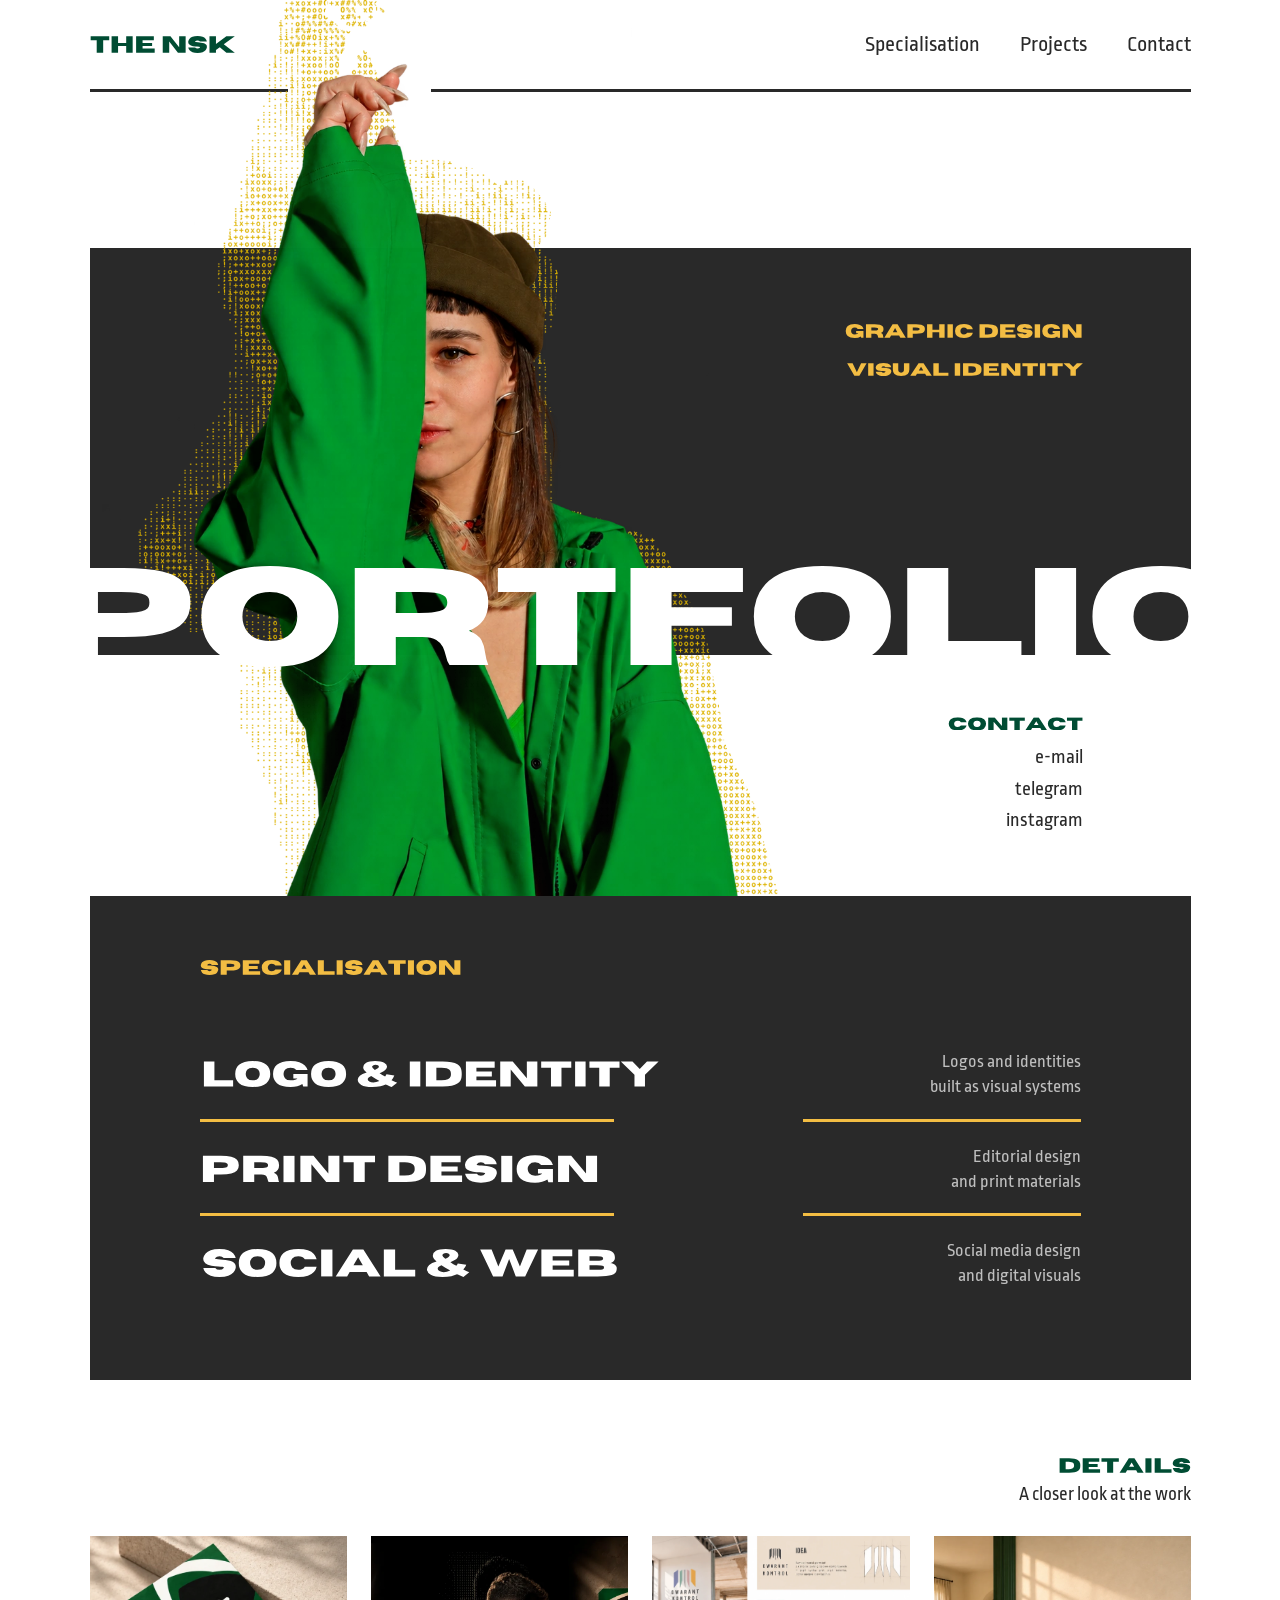
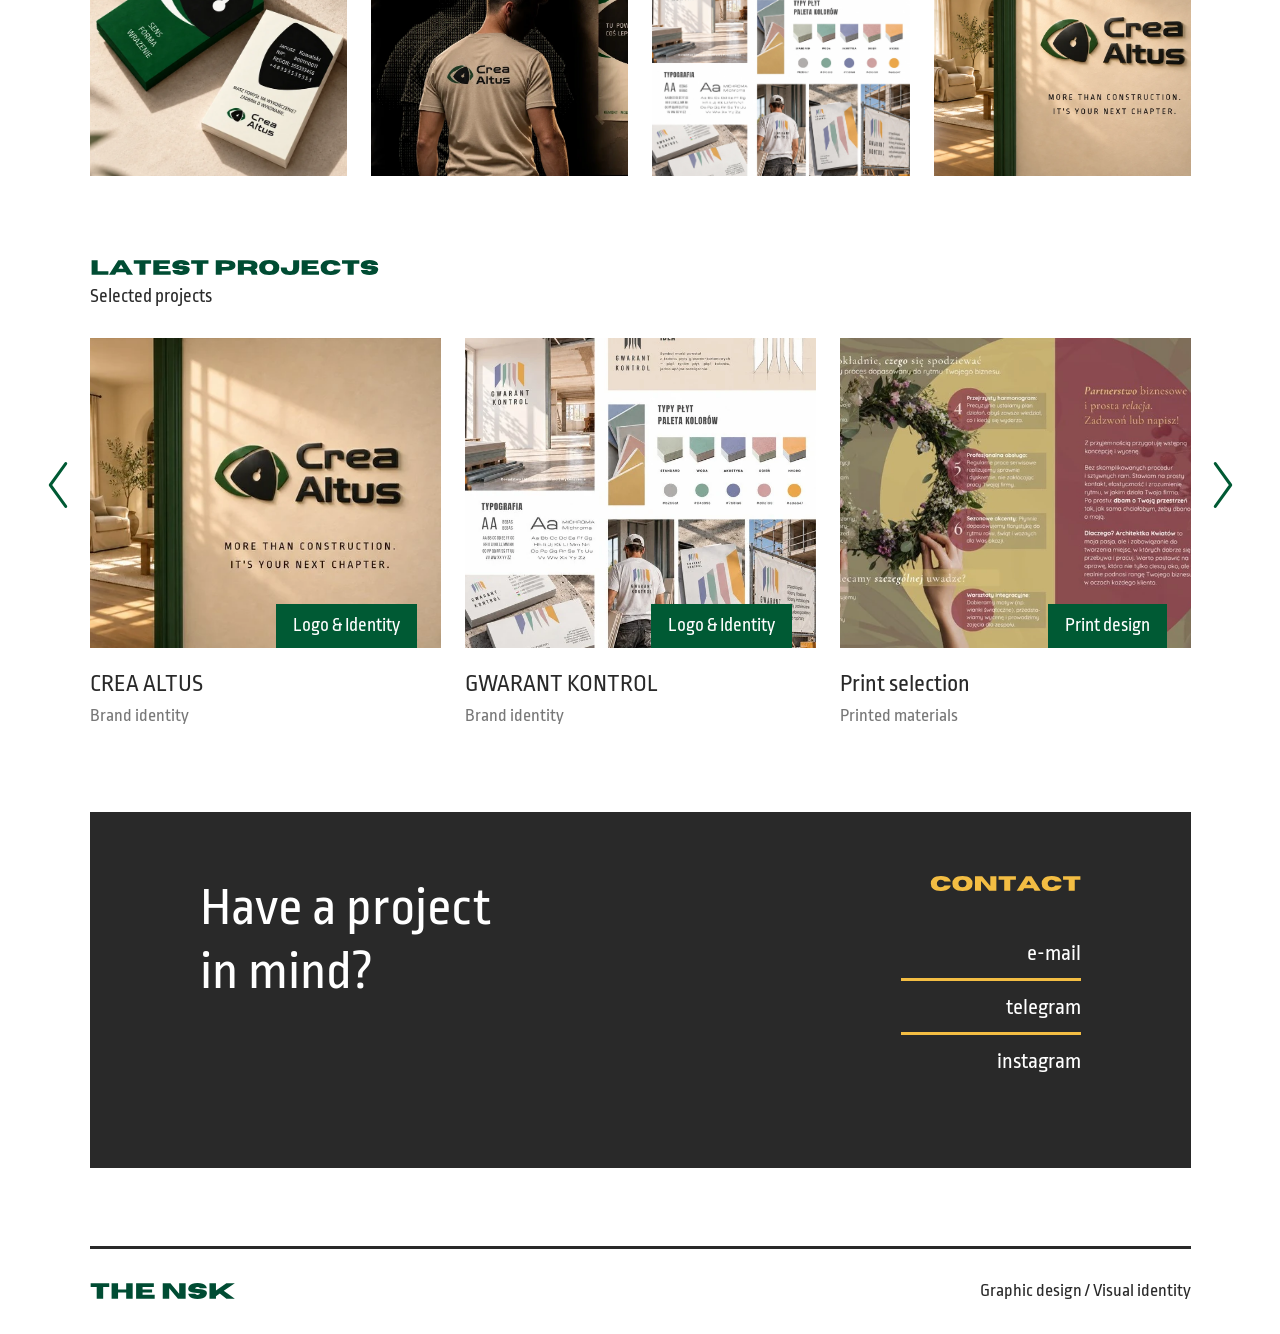
==== index.html @ 44cee64f "Add breathing room between mobile specialisation rows" ====
<!doctype html>
<html lang="en">
<head><meta charset="utf-8"><meta name="viewport" content="width=device-width, initial-scale=1"><meta name="theme-color" content="#292929"><meta name="description" content="The NSK â€” graphic design and visual identity. Explore brand identities, print and digital design projects."><title>The NSK â€” Graphic Design & Visual Identity</title><link rel="icon" href="assets/wordmark.svg" type="image/svg+xml"><link rel="preload" href="assets/RopaSans-Regular.ttf" as="font" type="font/ttf" crossorigin><link rel="stylesheet" href="style.css?v=20261122-3"></head>
<body><a class="skip" href="#main">Skip to content</a><div class="shell">
<header class="header"><a class="brand green" href="./" aria-label="The NSK home"><img src="assets/wordmark.svg" alt="The NSK"></a><nav aria-label="Main navigation"><a href="#specialisation">Specialisation</a><a href="#projects">Projects</a><a href="#contact">Contact</a></nav></header>
<main id="main">
<section class="hero" aria-label="The NSK portfolio"><div class="hero-back"></div><img class="portrait" src="assets/portrait-hero5.webp" alt="Designer wearing a green jacket with one arm raised" fetchpriority="high" width="1024" height="1536"><div class="hero-disciplines yellow"><img src="assets/graphic.svg?v=2" alt="Graphic design"><img src="assets/visual.svg?v=2" alt="Visual identity"></div><h1 class="hero-title"><img src="assets/portfolio.svg" alt="Portfolio"></h1><div class="hero-contact"><h2 class="green label"><img src="assets/contact.svg" alt="Contact"></h2><div class="contact-links" data-contacts></div></div></section>
<section class="specialisation dark" id="specialisation" aria-labelledby="specialisation-title"><h2 class="label yellow" id="specialisation-title"><img src="assets/specialisation.svg?v=2" alt="Specialisation"></h2><div class="service-list"><div class="service"><h3><img src="assets/identity.svg" alt="Logo & Identity"></h3><p><span>Logos and identities</span><span>built as visual systems</span></p></div><div class="service"><h3><img src="assets/print.svg" alt="Print design"></h3><p><span>Editorial design</span><span>and print materials</span></p></div><div class="service"><h3><img src="assets/digital.svg" alt="Social & Web"></h3><p><span>Social media design</span><span>and digital visuals</span></p></div></div></section>
<section class="details" aria-labelledby="details-title"><header class="section-title right"><h2 class="label green" id="details-title"><img src="assets/details.svg" alt="Details"></h2><p>A closer look at the work</p></header><div class="detail-grid"><img src="assets/detail-cards.webp" alt="Crea Altus business card design" loading="lazy" width="1152" height="649"><img class="shirt" src="assets/detail-shirt.webp" alt="Crea Altus identity applied to workwear" loading="lazy" width="1344" height="757"><img class="gwarant" src="assets/gwarant-full.webp" alt="Gwarant Kontrol identity and applications" loading="lazy" width="1254" height="1254"><img class="wall" src="assets/detail-wall.webp" alt="Crea Altus wall signage" loading="lazy" width="1344" height="757"></div></section>
<section class="projects" id="projects" aria-labelledby="projects-title"><header class="section-title"><h2 class="label green" id="projects-title"><img src="assets/projects.svg" alt="Latest Projects"></h2><p>Selected projects</p></header><div class="carousel"><button class="carousel-arrow previous" aria-label="Previous projects"><svg viewBox="0 0 24 56" aria-hidden="true"><path d="M21 3 3 28 21 53"/></svg></button><div class="project-grid" id="project-grid"></div><button class="carousel-arrow next" aria-label="Next projects"><svg viewBox="0 0 24 56" aria-hidden="true"><path d="m3 3 18 25L3 53"/></svg></button></div><p class="sr-only" aria-live="polite" id="gallery-status"></p></section>
<section class="contact dark" id="contact" aria-labelledby="contact-title"><p class="claim">Have a project<br>in mind?</p><div class="contact-column"><h2 class="label yellow" id="contact-title"><img src="assets/contact-yellow.svg" alt="Contact"></h2><div class="contact-links" data-contacts></div></div></section>
</main><footer class="footer"><a class="brand green" href="./" aria-label="The NSK home"><img src="assets/wordmark.svg" alt="The NSK"></a><p>Graphic design / Visual identity</p></footer></div><script src="content.js?v=20261121-5"></script><script src="site.js?v=20261121-5"></script></body></html>
---- style.css ----
@font-face{font-family:Ropa;src:url('assets/RopaSans-Regular.ttf') format('truetype');font-weight:400;font-style:normal;font-display:swap}
:root{--green:#005a34;--yellow:#f3bd43;--dark:#292929;--rule:3px;--page:1232px;--side:clamp(24px,7vw,104px)}
*{box-sizing:border-box}html{scroll-behavior:smooth;scroll-padding-top:24px}body{margin:0;background:#fff;color:var(--dark);font:400 22px/1.35 Ropa,Arial,sans-serif}img{display:block;max-width:100%}a{color:inherit;text-decoration:none}button{font:inherit}a:focus-visible,button:focus-visible{outline:3px solid var(--green);outline-offset:7px}.shell{container-type:inline-size;width:min(calc(100% - 2*var(--side)),var(--page));margin:auto}.header{height:92px;display:flex;align-items:center;justify-content:space-between;position:relative;border-bottom:var(--rule) solid var(--dark);z-index:2}.brand{display:block;width:145px}.header nav{display:flex;gap:40px}.header nav a:hover{text-decoration:underline;text-underline-offset:7px}.green img{filter:brightness(0) saturate(100%) invert(21%) sepia(72%) saturate(1000%) hue-rotate(123deg) brightness(85%)}.yellow img{filter:none}.label{margin:0;display:block;width:max-content;max-width:100%}.label img{height:15px;width:auto}.hero{aspect-ratio:1232/900;position:relative;isolation:isolate;z-index:3}.hero-back{position:absolute;inset:19.444% 0 auto;height:50.556%;background:var(--dark);z-index:-2}.portrait{position:absolute;height:130%;width:auto;max-width:none;left:0;bottom:-12%;z-index:-1;object-fit:contain;pointer-events:none}.hero-disciplines{position:absolute;right:9.8%;top:28.889%;display:grid;gap:2.27cqw;justify-items:end}.hero-disciplines img{height:1.218cqw;width:auto}.hero-title{position:absolute;left:0;right:0;top:58.889%;margin:0;line-height:1;overflow:hidden}.hero-title img{width:108%;max-width:none;transform:translateX(-3.703704%);height:auto;filter:brightness(0) invert(1)}.hero-contact{position:absolute;right:9.8%;top:85%;transform:translateY(-50%);text-align:right;font-size:clamp(12px,1.786cqw,22px)}.hero-contact .label{margin-left:auto;margin-bottom:1.3cqw}.hero-contact .label img{height:1.218cqw}.contact-links{display:grid;gap:5px}.contact-link{display:block}.contact-link[href]:hover{color:var(--green);text-decoration:none}.dark{background:var(--dark);color:#fff}.specialisation{position:relative;z-index:4;padding:64px 10% 70px}.service-list{margin-top:52px}.service{display:grid;grid-template-columns:1.45fr 1fr;gap:80px;align-items:center;padding:22px 0;position:relative}.service:not(:last-child):after,.service:not(:last-child):before{content:'';position:absolute;height:var(--rule);bottom:0;background:var(--yellow)}.service:not(:last-child):before{left:0;width:47%}.service:not(:last-child):after{right:0;width:31.5%}.service h3{margin:0}.service h3 img{width:100%;max-width:460px;height:28px;object-fit:contain;object-position:left;filter:brightness(0) invert(1)}.service p{margin:0;text-align:right;color:#bfbfbf;font-size:18px;line-height:1.4}.details{padding-top:78px}.section-title{margin-bottom:28px}.section-title .label{margin-bottom:9px}.section-title p{margin:0;font-size:19px}.section-title.right{text-align:right}.section-title.right .label{margin-left:auto}.detail-grid{display:grid;grid-template-columns:repeat(4,minmax(0,1fr));gap:24px}.detail-grid>img{width:100%;height:240px;object-fit:cover}.detail-grid .shirt{object-position:57% center}.detail-grid .gwarant{object-position:left top}.detail-grid .wall{object-position:85% center}.projects{padding-top:84px}.carousel{position:relative}.project-grid{display:grid;grid-template-columns:repeat(3,minmax(0,1fr));gap:24px}.project-card{min-width:0;display:block}.project-cover{position:relative;overflow:hidden}.project-cover>img{width:100%;height:310px;object-fit:cover;transition:transform .35s}.project-card[data-project=crea-altus] .project-cover>img{object-position:right center}.project-card[data-project=print-selection] .project-cover>img{object-position:70% center}.project-card:hover .project-cover>img{transform:scale(1.025)}.category{position:absolute;right:24px;bottom:0;padding:9px 17px;background:var(--green);color:#fff;font-size:19px}.project-card h3{font-size:24px;font-weight:400;margin:20px 0 4px}.project-card p{font-size:18px;color:#777;margin:0}.carousel-arrow{position:absolute;top:112px;display:grid;place-items:center;width:42px;height:70px;border:0;background:transparent;color:var(--green);cursor:pointer;padding:10px}.carousel-arrow.previous{left:-53px}.carousel-arrow.next{right:-53px}.carousel-arrow svg{height:48px;width:22px;overflow:visible}.carousel-arrow path{fill:none;stroke:currentColor;stroke-width:var(--rule);vector-effect:non-scaling-stroke;stroke-linecap:round;stroke-linejoin:round}.carousel-arrow:hover{background:#005a3409}.contact{margin-top:84px;display:flex;justify-content:space-between;gap:60px;padding:64px 10% 80px;min-height:330px}.claim{font-size:54px;line-height:1.18;margin:0}.contact-column{width:180px;text-align:right}.contact-column .label{margin-left:auto;margin-bottom:36px}.contact-column .contact-links{gap:0}.contact-column .contact-link{padding:12px 0;position:relative}.contact-column .contact-link:not(:last-child):after{content:'';position:absolute;bottom:0;right:0;width:100%;height:var(--rule);background:var(--yellow)}.footer{border-top:var(--rule) solid var(--dark);margin-top:78px;padding:30px 0;display:flex;justify-content:space-between;align-items:center;gap:20px}.footer p{font-size:18px;margin:0}.skip{position:fixed;top:-100px;background:#fff;color:var(--green);padding:10px;z-index:20}.skip:focus{top:8px}.sr-only{position:absolute;width:1px;height:1px;overflow:hidden;clip-path:inset(50%);white-space:nowrap}.project-page .header{margin-bottom:60px}.back-link{color:var(--green);text-decoration:underline;text-underline-offset:5px}.case-intro{margin:36px 0 48px}.case-intro h1{font-size:clamp(40px,6vw,84px);font-weight:400;line-height:1.05;margin:0 0 16px}.case-intro p{color:#777;margin:0}.case-images{display:grid;gap:32px}.case-images img{width:100%;height:auto}.case-navigation{margin-top:44px;display:flex;justify-content:space-between;gap:20px;color:var(--green)}

@media(max-width:1100px){
  .header{height:76px}.header nav{gap:28px;font-size:20px}.brand{width:130px}
  .specialisation{padding:44px 8% 48px}.service-list{margin-top:36px}.service{gap:36px;padding:20px 0}.service h3 img{height:23px}.service p{font-size:17px}
  .detail-grid{gap:18px}.detail-grid>img{height:auto;aspect-ratio:1.2}.details{padding-top:56px}.projects{padding-top:64px}.project-cover>img{height:auto;aspect-ratio:1.17}.category{right:12px;padding:7px 12px;font-size:16px}
  .carousel-arrow{top:calc((100cqw - 48px)/7.02 - 35px)}.carousel-arrow.previous{left:-42px}.carousel-arrow.next{right:-42px}
  .contact{padding:48px 8% 56px;min-height:280px}.claim{font-size:44px}.contact-column{width:160px}
}
@media(max-width:700px){
  :root{--side:20px}
  body{font-size:16px}.header{height:56px;gap:14px}.header .brand{width:96px;flex-shrink:0}.header nav{gap:17px;font-size:14px}
  .hero-contact .contact-links{gap:2px;line-height:1.15}.hero-contact .label img,.hero-disciplines img{height:clamp(7px,1.218cqw,10px)}.hero-contact .label{margin-bottom:5px}
  .label img{height:10px}.specialisation{padding:24px 7% 28px}.service-list{margin-top:22px}
  .service{grid-template-columns:1.45fr 1fr;gap:20px;padding:17px 0;min-height:66px}.service h3 img{height:auto;max-width:100%}.service p{font-size:12px;line-height:1.25;text-align:right}
  .service:not(:last-child):before{width:47%}.service:not(:last-child):after{width:31.5%}
  .details{padding-top:34px}.section-title{margin-bottom:18px}.section-title .label{margin-bottom:5px}.section-title p{font-size:13px}
  .detail-grid{grid-template-columns:repeat(4,minmax(0,1fr));gap:8px}.detail-grid>img{aspect-ratio:1/1.1}
  .projects{padding-top:36px}.project-grid{display:grid;grid-template-columns:repeat(3,minmax(0,1fr));gap:10px;overflow:visible}.project-cover>img{aspect-ratio:1/1.15}
  .category{right:0;max-width:100%;padding:4px 5px;font-size:10px;white-space:nowrap}.project-card h3{font-size:13px;line-height:1.15;margin:12px 0 5px;overflow-wrap:anywhere}.project-card p{font-size:11px;line-height:1.2}
  .carousel-arrow{top:calc((100cqw - 20px)/6/0.87 - 22px);width:24px;height:44px;padding:3px}.carousel-arrow.previous{left:-22px}.carousel-arrow.next{right:-22px}.carousel-arrow svg{height:26px;width:12px}
  .contact{flex-direction:row;align-items:flex-start;margin-top:36px;gap:24px;padding:28px 7% 34px;min-height:180px}.claim{font-size:26px;line-height:1.2}.contact-column{width:105px;flex-shrink:0}.contact-column .label{margin-bottom:20px}.contact-column .contact-link{padding:8px 0;font-size:16px}
  .footer{margin-top:36px;padding:22px 0;gap:16px;align-items:center}.footer p{font-size:13px;text-align:right}.footer .brand{width:96px}
  .project-page .header{margin-bottom:30px}.case-intro{margin:26px 0 30px}.case-intro h1{font-size:38px}.case-images{gap:18px}.case-navigation{font-size:15px;gap:20px}
}
@media(max-width:370px){:root{--side:16px}.header nav{gap:12px;font-size:13px}.header .brand{width:86px}.service{gap:14px}.service p{font-size:11px}.hero-contact{right:7%}.category{font-size:9px}.claim{font-size:23px}.contact{gap:16px}}
@media(prefers-reduced-motion:reduce){html{scroll-behavior:auto}*{transition:none!important}}
body:not(.project-page) .header{border-bottom-color:transparent}
body:not(.project-page) .header:after{content:'';position:absolute;left:0;right:0;bottom:calc(-1 * var(--rule));height:var(--rule);background:linear-gradient(to right,var(--dark) 0 18%,transparent 18% 31%,var(--dark) 31% 100%);pointer-events:none}
.header nav a:hover{color:var(--green);text-decoration:none}
.service p span{display:block;white-space:nowrap}
@media(max-width:700px){
  .header{height:45px}
  .hero{aspect-ratio:335/256}
  .hero-back{top:22.85%;height:48.34%}
  .hero-title{top:60%}
  .hero-disciplines{top:32.3%}
  .hero-contact{top:86%;font-size:9px}
  .hero-contact .label img{height:6px}
  .hero-contact .label{margin-bottom:9px}
  .hero-contact .contact-links{gap:1px}
  .label img{height:7px}
  .specialisation{padding:24px 9.3% 33px 7%}
  .service-list{margin-top:39px}
  .service{min-height:36px;padding:6px 0}
  .service h3 img{width:75%}
  .service p{font-size:9px;line-height:1.3}
  .service p span{display:inline;white-space:normal}
  .service p span:first-child:after{content:' '}
  .service:not(:last-child):before,.service:not(:last-child):after{width:40%}
  .service:not(:last-child):before,.service:not(:last-child):after{height:1px}
  .section-title p{font-size:9px}
  .section-title{margin-bottom:16px}
  .details .label img{height:6px}
  .details .section-title{margin-bottom:24px}
  .projects{padding-top:32px}
  .projects .section-title{margin-bottom:25px}
  .project-card h3{font-size:11px}
  .project-card p{font-size:10px}
  .category{font-size:8px;padding:3px 5px}
  .contact{margin-top:28px;padding:25px 9% 16px 5%;min-height:175px}
  .contact-column{width:116px}
  .contact-column .label{margin-bottom:12px}
  .claim{align-self:center;font-size:23px}
  .contact-column .contact-link:not(:last-child):after{height:1px}
  .footer{margin-top:28px;padding:18px 0;border-top-width:1px}
  body:not(.project-page) .header:after{height:1px}
}
@media(max-width:700px){
  .hero-contact{font-size:10px}
  .hero-contact .label img{height:7px}
  .service{min-height:44px;padding:9px 0}
  .service h3 img{width:calc(75% + 16px)}
  .service p{font-size:10px}
  .service:not(:last-child):before,.service:not(:last-child):after{height:2px}
  .details .label img{height:7px}
  .projects .label img{height:8px}
  .section-title p{font-size:10px}
  .contact-column .contact-link:not(:last-child):after{height:2px}
  .footer{border-top-width:2px}
  body:not(.project-page) .header:after{height:2px}
}
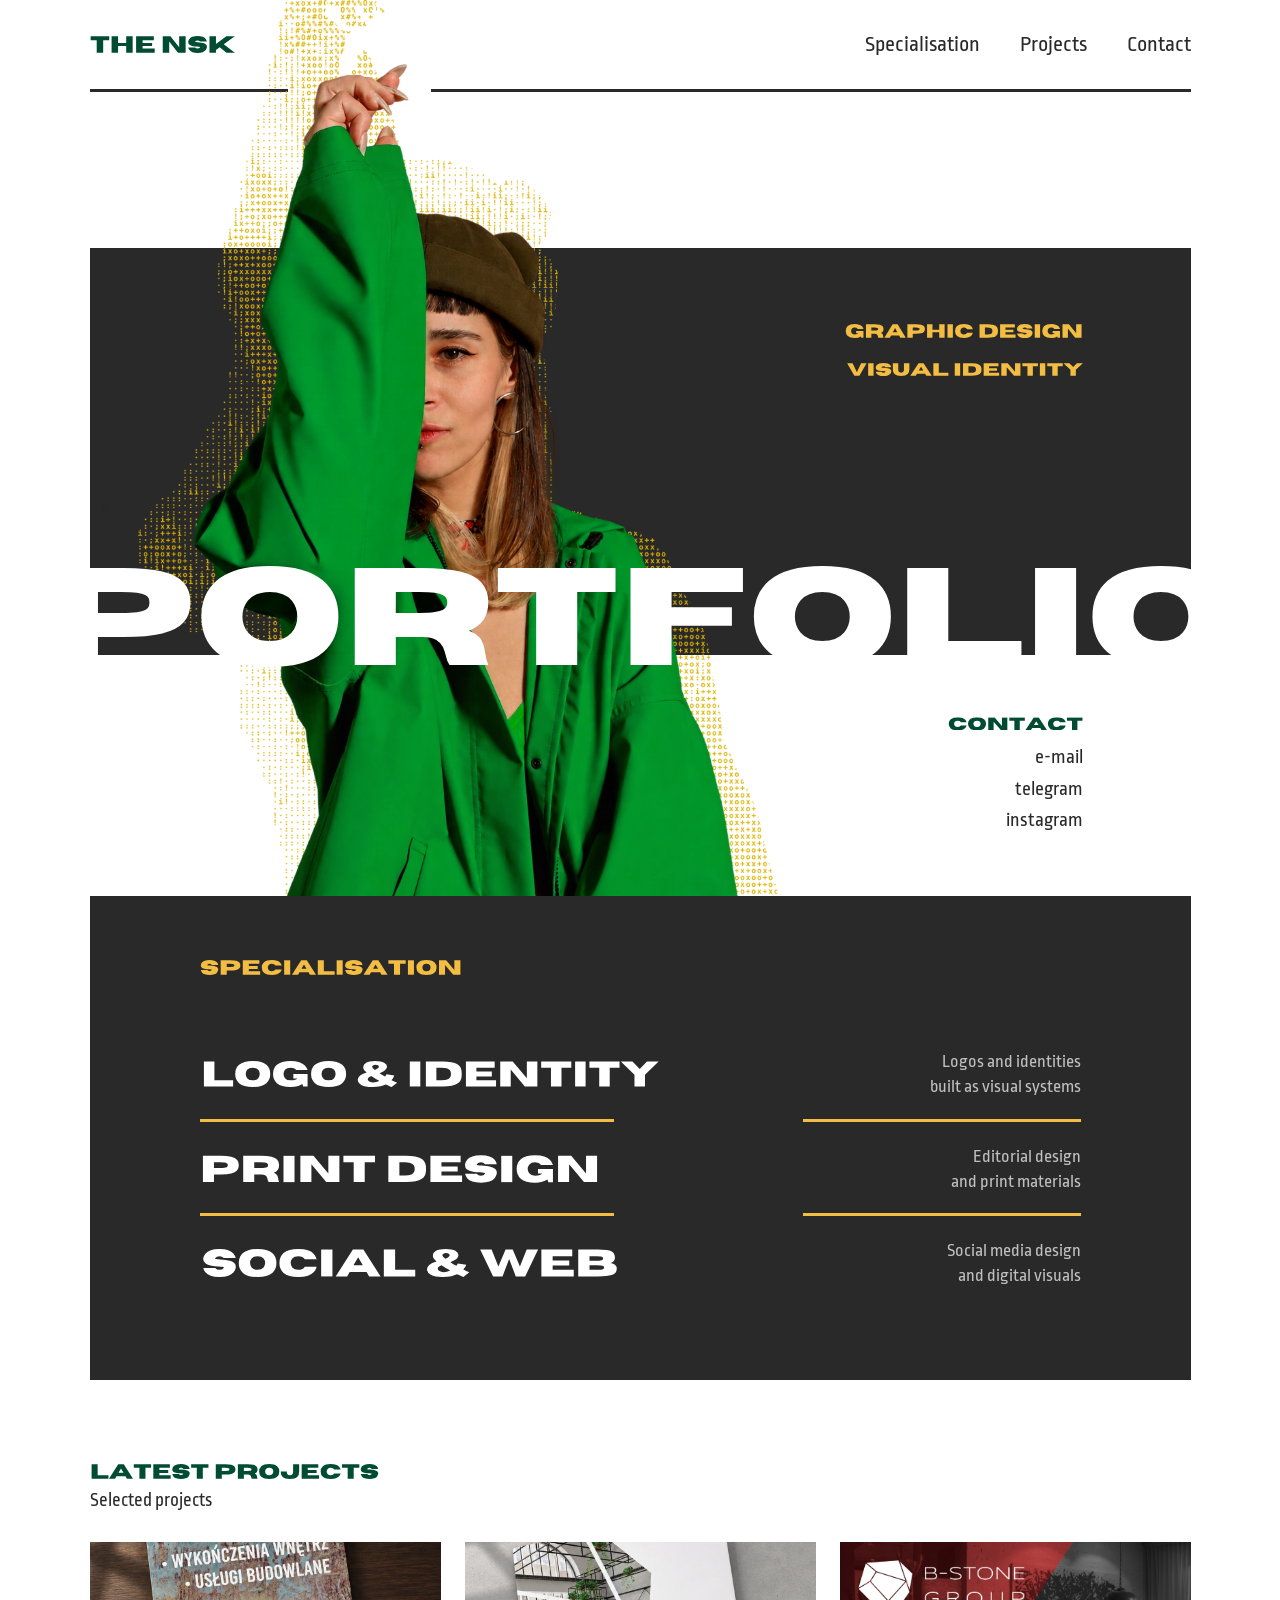
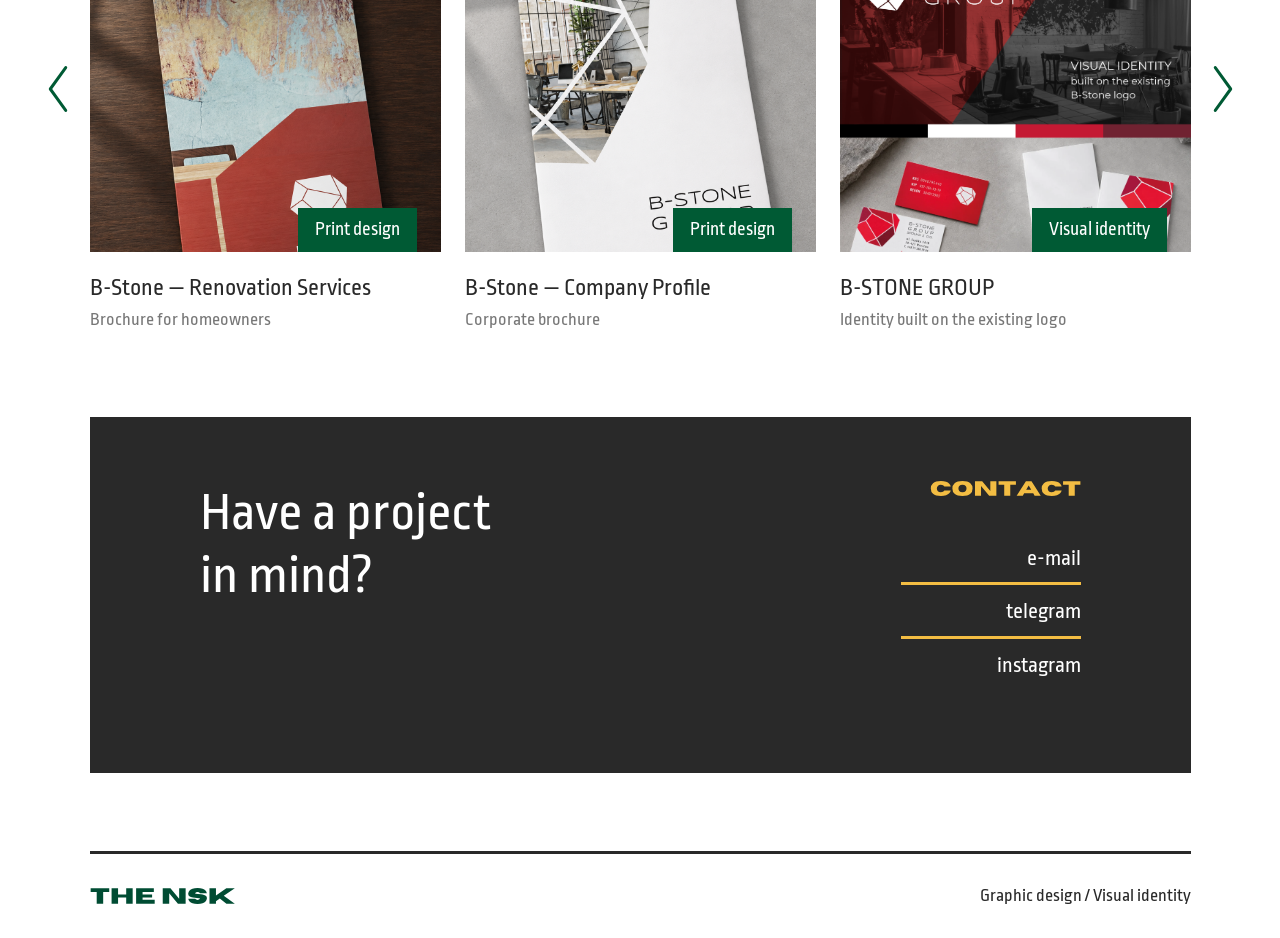
==== commit 37ff69af: "Feature only the three B-Stone projects in chronological navigation" ====
--- a/index.html
+++ b/index.html
@@ -6,7 +6,7 @@
 <main id="main">
 <section class="hero" aria-label="The NSK portfolio"><div class="hero-back"></div><img class="portrait" src="assets/portrait-hero5.webp" alt="Designer wearing a green jacket with one arm raised" fetchpriority="high" width="1024" height="1536"><div class="hero-disciplines yellow"><img src="assets/graphic.svg?v=2" alt="Graphic design"><img src="assets/visual.svg?v=2" alt="Visual identity"></div><h1 class="hero-title"><img src="assets/portfolio.svg" alt="Portfolio"></h1><div class="hero-contact"><h2 class="green label"><img src="assets/contact.svg" alt="Contact"></h2><div class="contact-links" data-contacts></div></div></section>
 <section class="specialisation dark" id="specialisation" aria-labelledby="specialisation-title"><h2 class="label yellow" id="specialisation-title"><img src="assets/specialisation.svg?v=2" alt="Specialisation"></h2><div class="service-list"><div class="service"><h3><img src="assets/identity.svg" alt="Logo & Identity"></h3><p><span>Logos and identities</span><span>built as visual systems</span></p></div><div class="service"><h3><img src="assets/print.svg" alt="Print design"></h3><p><span>Editorial design</span><span>and print materials</span></p></div><div class="service"><h3><img src="assets/digital.svg" alt="Social & Web"></h3><p><span>Social media design</span><span>and digital visuals</span></p></div></div></section>
-<section class="details" aria-labelledby="details-title"><header class="section-title right"><h2 class="label green" id="details-title"><img src="assets/details.svg" alt="Details"></h2><p>A closer look at the work</p></header><div class="detail-grid"><img src="assets/detail-cards.webp" alt="Crea Altus business card design" loading="lazy" width="1152" height="649"><img class="shirt" src="assets/detail-shirt.webp" alt="Crea Altus identity applied to workwear" loading="lazy" width="1344" height="757"><img class="gwarant" src="assets/gwarant-full.webp" alt="Gwarant Kontrol identity and applications" loading="lazy" width="1254" height="1254"><img class="wall" src="assets/detail-wall.webp" alt="Crea Altus wall signage" loading="lazy" width="1344" height="757"></div></section>
+
 <section class="projects" id="projects" aria-labelledby="projects-title"><header class="section-title"><h2 class="label green" id="projects-title"><img src="assets/projects.svg" alt="Latest Projects"></h2><p>Selected projects</p></header><div class="carousel"><button class="carousel-arrow previous" aria-label="Previous projects"><svg viewBox="0 0 24 56" aria-hidden="true"><path d="M21 3 3 28 21 53"/></svg></button><div class="project-grid" id="project-grid"></div><button class="carousel-arrow next" aria-label="Next projects"><svg viewBox="0 0 24 56" aria-hidden="true"><path d="m3 3 18 25L3 53"/></svg></button></div><p class="sr-only" aria-live="polite" id="gallery-status"></p></section>
 <section class="contact dark" id="contact" aria-labelledby="contact-title"><p class="claim">Have a project<br>in mind?</p><div class="contact-column"><h2 class="label yellow" id="contact-title"><img src="assets/contact-yellow.svg" alt="Contact"></h2><div class="contact-links" data-contacts></div></div></section>
-</main><footer class="footer"><a class="brand green" href="./" aria-label="The NSK home"><img src="assets/wordmark.svg" alt="The NSK"></a><p>Graphic design / Visual identity</p></footer></div><script src="content.js?v=20261121-5"></script><script src="site.js?v=20261121-5"></script></body></html>
+</main><footer class="footer"><a class="brand green" href="./" aria-label="The NSK home"><img src="assets/wordmark.svg" alt="The NSK"></a><p>Graphic design / Visual identity</p></footer></div><script src="content.js?v=20261126-4"></script><script src="site.js?v=20261126-4"></script></body></html>
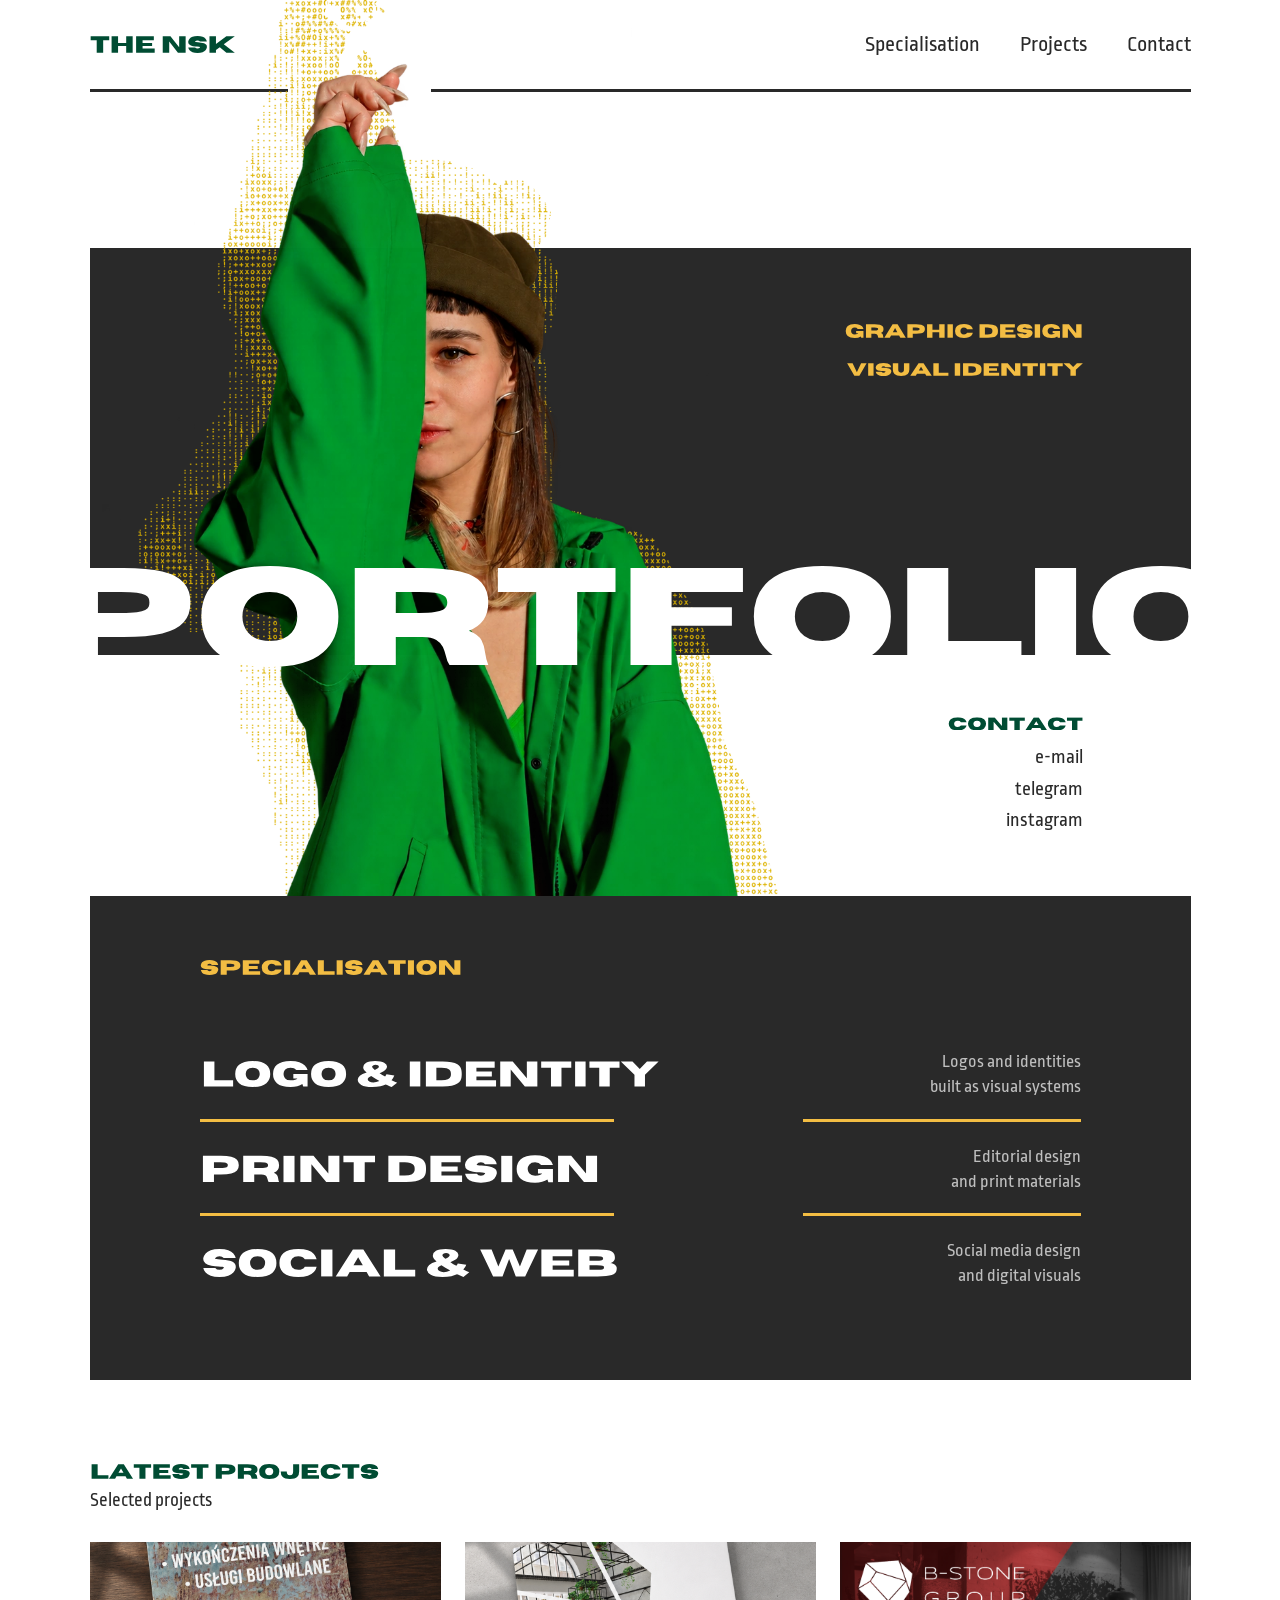
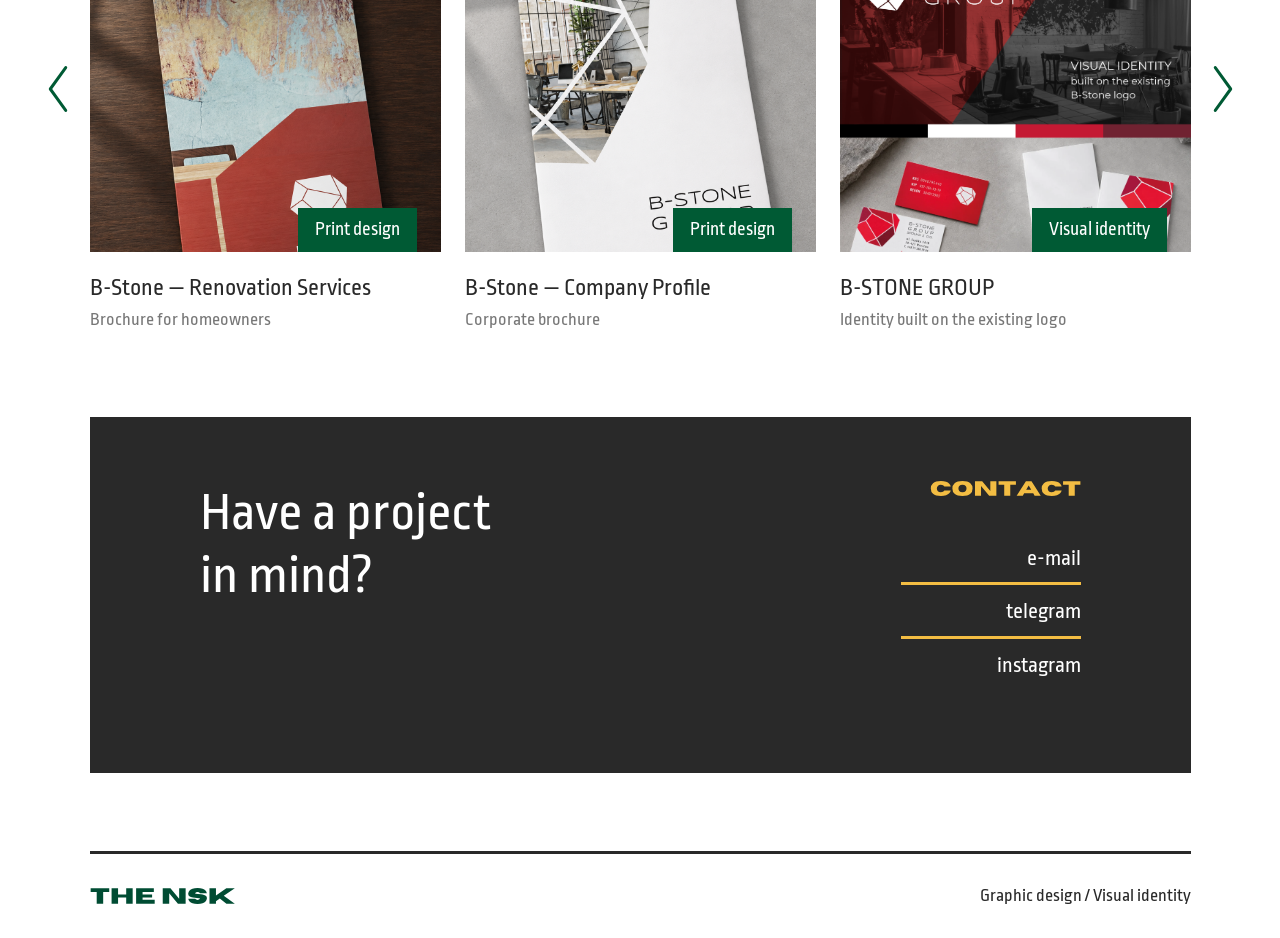
==== commit e1d25e7c: "Publish approved renovation leaflet composition with original artwork" ====
--- a/index.html
+++ b/index.html
@@ -9,4 +9,4 @@
 
 <section class="projects" id="projects" aria-labelledby="projects-title"><header class="section-title"><h2 class="label green" id="projects-title"><img src="assets/projects.svg" alt="Latest Projects"></h2><p>Selected projects</p></header><div class="carousel"><button class="carousel-arrow previous" aria-label="Previous projects"><svg viewBox="0 0 24 56" aria-hidden="true"><path d="M21 3 3 28 21 53"/></svg></button><div class="project-grid" id="project-grid"></div><button class="carousel-arrow next" aria-label="Next projects"><svg viewBox="0 0 24 56" aria-hidden="true"><path d="m3 3 18 25L3 53"/></svg></button></div><p class="sr-only" aria-live="polite" id="gallery-status"></p></section>
 <section class="contact dark" id="contact" aria-labelledby="contact-title"><p class="claim">Have a project<br>in mind?</p><div class="contact-column"><h2 class="label yellow" id="contact-title"><img src="assets/contact-yellow.svg" alt="Contact"></h2><div class="contact-links" data-contacts></div></div></section>
-</main><footer class="footer"><a class="brand green" href="./" aria-label="The NSK home"><img src="assets/wordmark.svg" alt="The NSK"></a><p>Graphic design / Visual identity</p></footer></div><script src="content.js?v=20261126-4"></script><script src="site.js?v=20261126-4"></script></body></html>
+</main><footer class="footer"><a class="brand green" href="./" aria-label="The NSK home"><img src="assets/wordmark.svg" alt="The NSK"></a><p>Graphic design / Visual identity</p></footer></div><script src="content.js?v=20261127-flyer-approved"></script><script src="site.js?v=20261127-flyer-approved"></script></body></html>
--- a/style.css
+++ b/style.css
@@ -82,3 +82,6 @@
   .footer{border-top-width:2px}
   body:not(.project-page) .header:after{height:2px}
 }
+
+.case-images .case-zoom{display:block;justify-self:center;max-width:100%;cursor:zoom-in}
+.case-images .case-zoom img{width:auto;max-width:100%;max-height:84vh;max-height:84svh}
